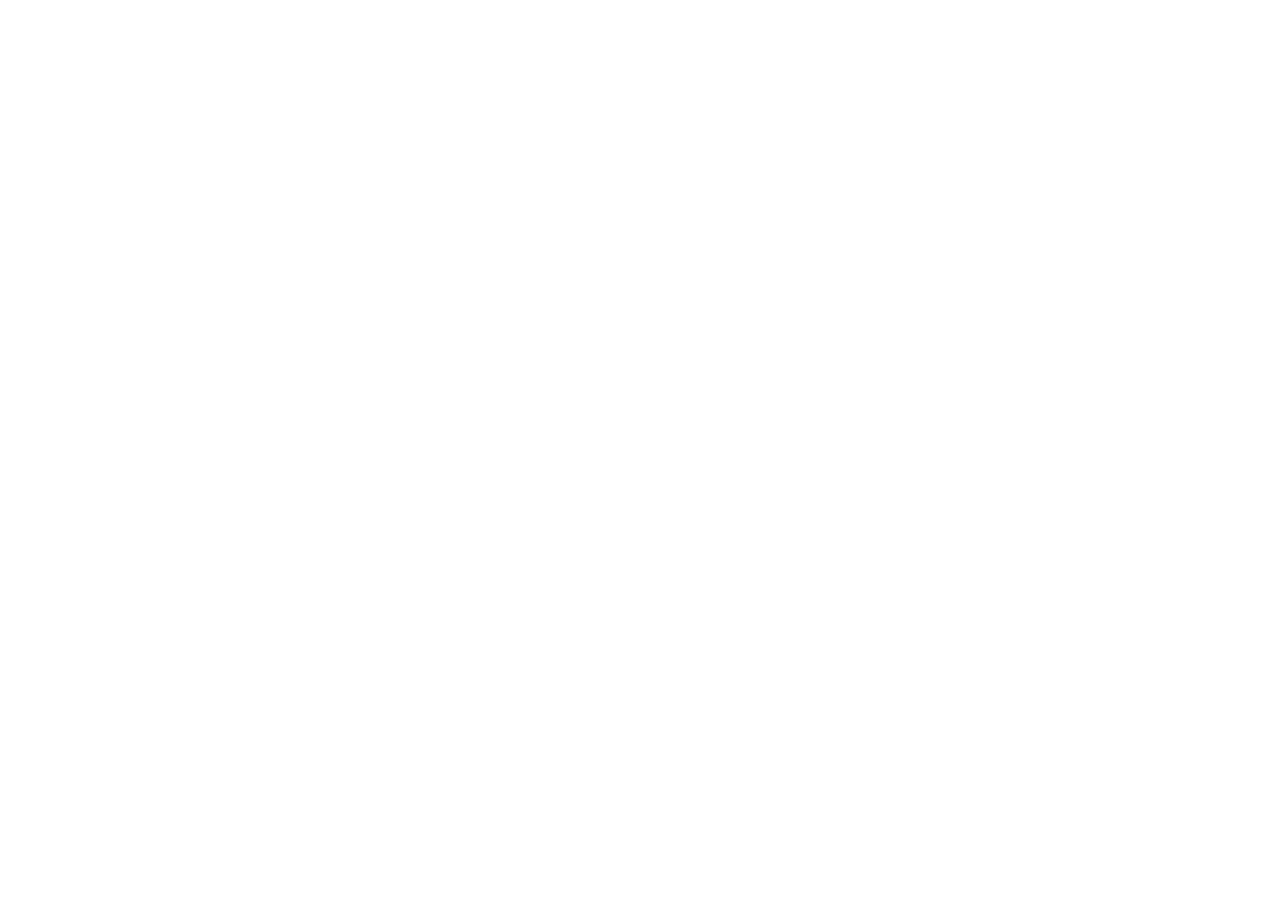
==== index.html @ 84cb06c0 "init project" ====
<!DOCTYPE html>
<html lang="zh-CN">

<head>
    <meta charset="UTF-8">
    <meta name="viewport" content="width=device-width, initial-scale=1.0">
    <title>Document</title>
</head>

<body>

</body>

</html>
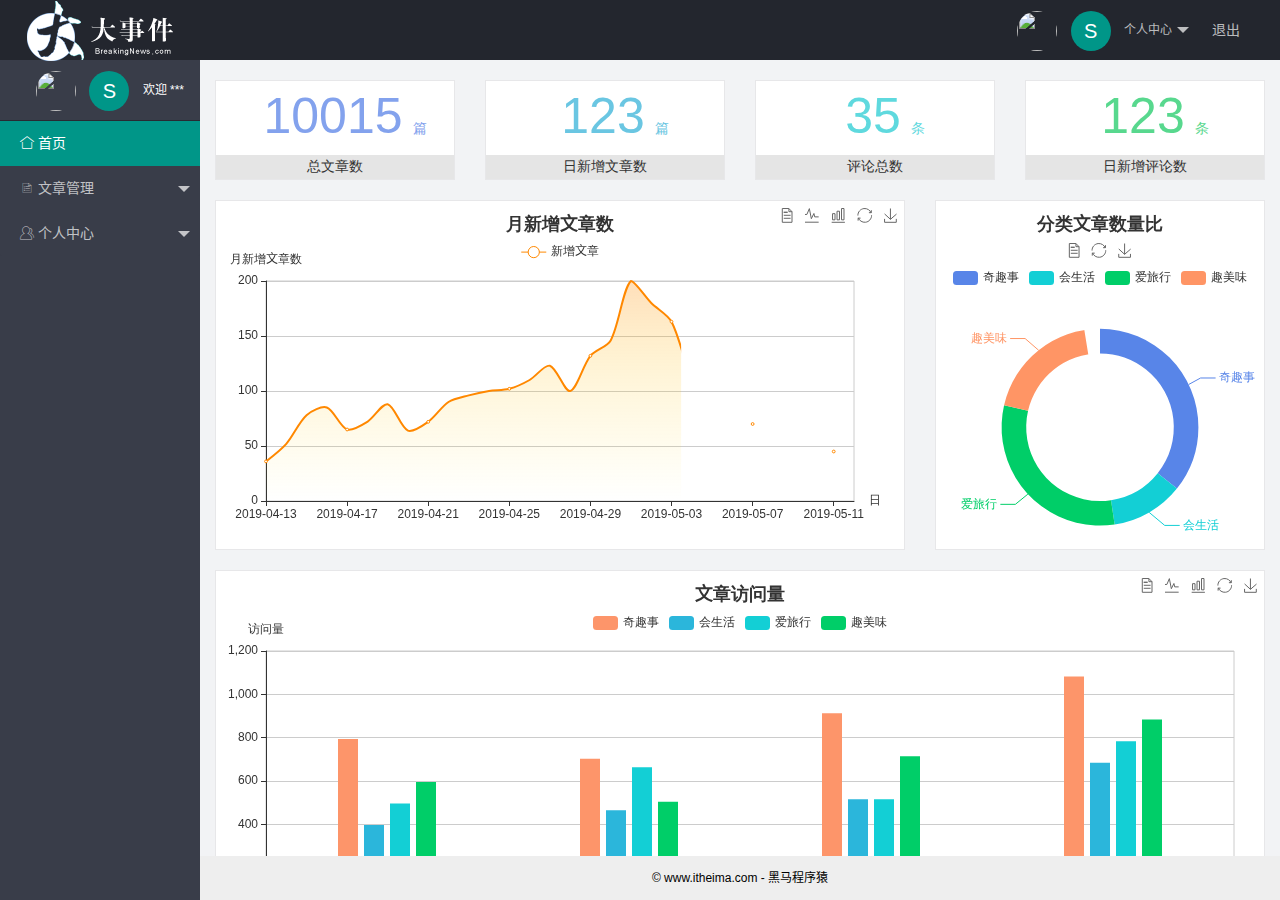
==== commit 3e511905: "主页完成" ====
--- a/index.html
+++ b/index.html
@@ -4,11 +4,78 @@
 <head>
     <meta charset="UTF-8">
     <meta name="viewport" content="width=device-width, initial-scale=1.0">
-    <title>Document</title>
+    <title>后台主页</title>
+    <link rel="stylesheet" href="assets/lib/layui/css/layui.css">
+    <link rel="stylesheet" href="assets/css/index.css">
 </head>
 
-<body>
+<body class="layui-layout-body">
+    <div class="layui-layout layui-layout-admin">
+        <div class="layui-header">
+            <div class="layui-logo">
+                <img src="/assets/images/logo.png" alt="">
+            </div>
+            <!-- 头部区域（可配合layui已有的水平导航） -->
+            <ul class="layui-nav layui-layout-right">
+                <li class="layui-nav-item">
+                    <a href="javascript:;" class="userinfo">
+                        <img src="http://t.cn/RCzsdCq" class="layui-nav-img">
+                        <span class="text-avatar">S</span> 个人中心
+                    </a>
+                    <dl class="layui-nav-child">
+                        <dd><a href="">基本资料</a></dd>
+                        <dd><a href="">更换头像</a></dd>
+                        <dd><a href="">重置密码</a></dd>
+                    </dl>
+                </li>
+                <li class="layui-nav-item"><a href="javascript:;" id="btnLogout">退出</a></li>
+            </ul>
+        </div>
 
+        <div class="layui-side layui-bg-black">
+            <div class="layui-side-scroll">
+                <div class="userinfo">
+                    <img src="http://t.cn/RCzsdCq" class="layui-nav-img">
+                    <span class="text-avatar">S</span>
+                    <span id="welcome">欢迎 ***</span>
+                </div>
+                <!-- 左侧导航区域（可配合layui已有的垂直导航） -->
+                <ul class="layui-nav layui-nav-tree" lay-shrink="all">
+                    <li class="layui-nav-item layui-this"><a href="/home/dashboard.html" target="fm"><i class="layui-icon layui-icon-home"></i> 首页</a></li>
+                    <li class="layui-nav-item">
+                        <a class="" href="javascript:;"><i class="layui-icon layui-icon-list"></i> 文章管理</a>
+                        <dl class="layui-nav-child">
+                            <dd><a href="javascript:;"><i class="layui-icon layui-icon-app"></i>文章类别</a></dd>
+                            <dd><a href="javascript:;"><i class="layui-icon layui-icon-app"></i>文章列表</a></dd>
+                            <dd><a href="javascript:;"><i class="layui-icon layui-icon-app"></i>发表文章</a></dd>
+                        </dl>
+                    </li>
+                    <li class="layui-nav-item">
+                        <a href="javascript:;"><i class="layui-icon layui-icon-user"></i> 个人中心</a>
+                        <dl class="layui-nav-child">
+                            <dd><a href="javascript:;"><i class="layui-icon layui-icon-app"></i>基本资料</a></dd>
+                            <dd><a href="javascript:;"><i class="layui-icon layui-icon-app"></i>更换头像</a></dd>
+                            <dd><a href="javascript:;"><i class="layui-icon layui-icon-app"></i>重置密码</a></dd>
+                        </dl>
+                    </li>
+                </ul>
+            </div>
+        </div>
+
+        <div class="layui-body">
+            <!-- 内容主体区域 -->
+            <iframe name="fm" src="/home/dashboard.html" frameborder="0"></iframe>
+        </div>
+
+        <div class="layui-footer">
+            <!-- 底部固定区域 -->
+            © www.itheima.com - 黑马程序猿
+        </div>
+    </div>
+    <script src="assets/lib/layui/layui.all.js"></script>
+    <script src="assets/lib/jquery.js"></script>
+    <script src="assets/js/baseAPI.js"></script>
+    <script src="assets/js/index.js"></script>
 </body>
 
 </html>--- a/assets/lib/layui/css/layui.css
+++ b/assets/lib/layui/css/layui.css
@@ -0,0 +1,2 @@
+/** layui-v2.5.5 MIT License By https://www.layui.com */
+ .layui-inline,img{display:inline-block;vertical-align:middle}h1,h2,h3,h4,h5,h6{font-weight:400}.layui-edge,.layui-header,.layui-inline,.layui-main{position:relative}.layui-body,.layui-edge,.layui-elip{overflow:hidden}.layui-btn,.layui-edge,.layui-inline,img{vertical-align:middle}.layui-btn,.layui-disabled,.layui-icon,.layui-unselect{-moz-user-select:none;-webkit-user-select:none;-ms-user-select:none}.layui-elip,.layui-form-checkbox span,.layui-form-pane .layui-form-label{text-overflow:ellipsis;white-space:nowrap}.layui-breadcrumb,.layui-tree-btnGroup{visibility:hidden}blockquote,body,button,dd,div,dl,dt,form,h1,h2,h3,h4,h5,h6,input,li,ol,p,pre,td,textarea,th,ul{margin:0;padding:0;-webkit-tap-highlight-color:rgba(0,0,0,0)}a:active,a:hover{outline:0}img{border:none}li{list-style:none}table{border-collapse:collapse;border-spacing:0}h4,h5,h6{font-size:100%}button,input,optgroup,option,select,textarea{font-family:inherit;font-size:inherit;font-style:inherit;font-weight:inherit;outline:0}pre{white-space:pre-wrap;white-space:-moz-pre-wrap;white-space:-pre-wrap;white-space:-o-pre-wrap;word-wrap:break-word}body{line-height:24px;font:14px Helvetica Neue,Helvetica,PingFang SC,Tahoma,Arial,sans-serif}hr{height:1px;margin:10px 0;border:0;clear:both}a{color:#333;text-decoration:none}a:hover{color:#777}a cite{font-style:normal;*cursor:pointer}.layui-border-box,.layui-border-box *{box-sizing:border-box}.layui-box,.layui-box *{box-sizing:content-box}.layui-clear{clear:both;*zoom:1}.layui-clear:after{content:'\20';clear:both;*zoom:1;display:block;height:0}.layui-inline{*display:inline;*zoom:1}.layui-edge{display:inline-block;width:0;height:0;border-width:6px;border-style:dashed;border-color:transparent}.layui-edge-top{top:-4px;border-bottom-color:#999;border-bottom-style:solid}.layui-edge-right{border-left-color:#999;border-left-style:solid}.layui-edge-bottom{top:2px;border-top-color:#999;border-top-style:solid}.layui-edge-left{border-right-color:#999;border-right-style:solid}.layui-disabled,.layui-disabled:hover{color:#d2d2d2!important;cursor:not-allowed!important}.layui-circle{border-radius:100%}.layui-show{display:block!important}.layui-hide{display:none!important}@font-face{font-family:layui-icon;src:url(../font/iconfont.eot?v=250);src:url(../font/iconfont.eot?v=250#iefix) format('embedded-opentype'),url(../font/iconfont.woff2?v=250) format('woff2'),url(../font/iconfont.woff?v=250) format('woff'),url(../font/iconfont.ttf?v=250) format('truetype'),url(../font/iconfont.svg?v=250#layui-icon) format('svg')}.layui-icon{font-family:layui-icon!important;font-size:16px;font-style:normal;-webkit-font-smoothing:antialiased;-moz-osx-font-smoothing:grayscale}.layui-icon-reply-fill:before{content:"\e611"}.layui-icon-set-fill:before{content:"\e614"}.layui-icon-menu-fill:before{content:"\e60f"}.layui-icon-search:before{content:"\e615"}.layui-icon-share:before{content:"\e641"}.layui-icon-set-sm:before{content:"\e620"}.layui-icon-engine:before{content:"\e628"}.layui-icon-close:before{content:"\1006"}.layui-icon-close-fill:before{content:"\1007"}.layui-icon-chart-screen:before{content:"\e629"}.layui-icon-star:before{content:"\e600"}.layui-icon-circle-dot:before{content:"\e617"}.layui-icon-chat:before{content:"\e606"}.layui-icon-release:before{content:"\e609"}.layui-icon-list:before{content:"\e60a"}.layui-icon-chart:before{content:"\e62c"}.layui-icon-ok-circle:before{content:"\1005"}.layui-icon-layim-theme:before{content:"\e61b"}.layui-icon-table:before{content:"\e62d"}.layui-icon-right:before{content:"\e602"}.layui-icon-left:before{content:"\e603"}.layui-icon-cart-simple:before{content:"\e698"}.layui-icon-face-cry:before{content:"\e69c"}.layui-icon-face-smile:before{content:"\e6af"}.layui-icon-survey:before{content:"\e6b2"}.layui-icon-tree:before{content:"\e62e"}.layui-icon-upload-circle:before{content:"\e62f"}.layui-icon-add-circle:before{content:"\e61f"}.layui-icon-download-circle:before{content:"\e601"}.layui-icon-templeate-1:before{content:"\e630"}.layui-icon-util:before{content:"\e631"}.layui-icon-face-surprised:before{content:"\e664"}.layui-icon-edit:before{content:"\e642"}.layui-icon-speaker:before{content:"\e645"}.layui-icon-down:before{content:"\e61a"}.layui-icon-file:before{content:"\e621"}.layui-icon-layouts:before{content:"\e632"}.layui-icon-rate-half:before{content:"\e6c9"}.layui-icon-add-circle-fine:before{content:"\e608"}.layui-icon-prev-circle:before{content:"\e633"}.layui-icon-read:before{content:"\e705"}.layui-icon-404:before{content:"\e61c"}.layui-icon-carousel:before{content:"\e634"}.layui-icon-help:before{content:"\e607"}.layui-icon-code-circle:before{content:"\e635"}.layui-icon-water:before{content:"\e636"}.layui-icon-username:before{content:"\e66f"}.layui-icon-find-fill:before{content:"\e670"}.layui-icon-about:before{content:"\e60b"}.layui-icon-location:before{content:"\e715"}.layui-icon-up:before{content:"\e619"}.layui-icon-pause:before{content:"\e651"}.layui-icon-date:before{content:"\e637"}.layui-icon-layim-uploadfile:before{content:"\e61d"}.layui-icon-delete:before{content:"\e640"}.layui-icon-play:before{content:"\e652"}.layui-icon-top:before{content:"\e604"}.layui-icon-friends:before{content:"\e612"}.layui-icon-refresh-3:before{content:"\e9aa"}.layui-icon-ok:before{content:"\e605"}.layui-icon-layer:before{content:"\e638"}.layui-icon-face-smile-fine:before{content:"\e60c"}.layui-icon-dollar:before{content:"\e659"}.layui-icon-group:before{content:"\e613"}.layui-icon-layim-download:before{content:"\e61e"}.layui-icon-picture-fine:before{content:"\e60d"}.layui-icon-link:before{content:"\e64c"}.layui-icon-diamond:before{content:"\e735"}.layui-icon-log:before{content:"\e60e"}.layui-icon-rate-solid:before{content:"\e67a"}.layui-icon-fonts-del:before{content:"\e64f"}.layui-icon-unlink:before{content:"\e64d"}.layui-icon-fonts-clear:before{content:"\e639"}.layui-icon-triangle-r:before{content:"\e623"}.layui-icon-circle:before{content:"\e63f"}.layui-icon-radio:before{content:"\e643"}.layui-icon-align-center:before{content:"\e647"}.layui-icon-align-right:before{content:"\e648"}.layui-icon-align-left:before{content:"\e649"}.layui-icon-loading-1:before{content:"\e63e"}.layui-icon-return:before{content:"\e65c"}.layui-icon-fonts-strong:before{content:"\e62b"}.layui-icon-upload:before{content:"\e67c"}.layui-icon-dialogue:before{content:"\e63a"}.layui-icon-video:before{content:"\e6ed"}.layui-icon-headset:before{content:"\e6fc"}.layui-icon-cellphone-fine:before{content:"\e63b"}.layui-icon-add-1:before{content:"\e654"}.layui-icon-face-smile-b:before{content:"\e650"}.layui-icon-fonts-html:before{content:"\e64b"}.layui-icon-form:before{content:"\e63c"}.layui-icon-cart:before{content:"\e657"}.layui-icon-camera-fill:before{content:"\e65d"}.layui-icon-tabs:before{content:"\e62a"}.layui-icon-fonts-code:before{content:"\e64e"}.layui-icon-fire:before{content:"\e756"}.layui-icon-set:before{content:"\e716"}.layui-icon-fonts-u:before{content:"\e646"}.layui-icon-triangle-d:before{content:"\e625"}.layui-icon-tips:before{content:"\e702"}.layui-icon-picture:before{content:"\e64a"}.layui-icon-more-vertical:before{content:"\e671"}.layui-icon-flag:before{content:"\e66c"}.layui-icon-loading:before{content:"\e63d"}.layui-icon-fonts-i:before{content:"\e644"}.layui-icon-refresh-1:before{content:"\e666"}.layui-icon-rmb:before{content:"\e65e"}.layui-icon-home:before{content:"\e68e"}.layui-icon-user:before{content:"\e770"}.layui-icon-notice:before{content:"\e667"}.layui-icon-login-weibo:before{content:"\e675"}.layui-icon-voice:before{content:"\e688"}.layui-icon-upload-drag:before{content:"\e681"}.layui-icon-login-qq:before{content:"\e676"}.layui-icon-snowflake:before{content:"\e6b1"}.layui-icon-file-b:before{content:"\e655"}.layui-icon-template:before{content:"\e663"}.layui-icon-auz:before{content:"\e672"}.layui-icon-console:before{content:"\e665"}.layui-icon-app:before{content:"\e653"}.layui-icon-prev:before{content:"\e65a"}.layui-icon-website:before{content:"\e7ae"}.layui-icon-next:before{content:"\e65b"}.layui-icon-component:before{content:"\e857"}.layui-icon-more:before{content:"\e65f"}.layui-icon-login-wechat:before{content:"\e677"}.layui-icon-shrink-right:before{content:"\e668"}.layui-icon-spread-left:before{content:"\e66b"}.layui-icon-camera:before{content:"\e660"}.layui-icon-note:before{content:"\e66e"}.layui-icon-refresh:before{content:"\e669"}.layui-icon-female:before{content:"\e661"}.layui-icon-male:before{content:"\e662"}.layui-icon-password:before{content:"\e673"}.layui-icon-senior:before{content:"\e674"}.layui-icon-theme:before{content:"\e66a"}.layui-icon-tread:before{content:"\e6c5"}.layui-icon-praise:before{content:"\e6c6"}.layui-icon-star-fill:before{content:"\e658"}.layui-icon-rate:before{content:"\e67b"}.layui-icon-template-1:before{content:"\e656"}.layui-icon-vercode:before{content:"\e679"}.layui-icon-cellphone:before{content:"\e678"}.layui-icon-screen-full:before{content:"\e622"}.layui-icon-screen-restore:before{content:"\e758"}.layui-icon-cols:before{content:"\e610"}.layui-icon-export:before{content:"\e67d"}.layui-icon-print:before{content:"\e66d"}.layui-icon-slider:before{content:"\e714"}.layui-icon-addition:before{content:"\e624"}.layui-icon-subtraction:before{content:"\e67e"}.layui-icon-service:before{content:"\e626"}.layui-icon-transfer:before{content:"\e691"}.layui-main{width:1140px;margin:0 auto}.layui-header{z-index:1000;height:60px}.layui-header a:hover{transition:all .5s;-webkit-transition:all .5s}.layui-side{position:fixed;left:0;top:0;bottom:0;z-index:999;width:200px;overflow-x:hidden}.layui-side-scroll{position:relative;width:220px;height:100%;overflow-x:hidden}.layui-body{position:absolute;left:200px;right:0;top:0;bottom:0;z-index:998;width:auto;overflow-y:auto;box-sizing:border-box}.layui-layout-body{overflow:hidden}.layui-layout-admin .layui-header{background-color:#23262E}.layui-layout-admin .layui-side{top:60px;width:200px;overflow-x:hidden}.layui-layout-admin .layui-body{position:fixed;top:60px;bottom:44px}.layui-layout-admin .layui-main{width:auto;margin:0 15px}.layui-layout-admin .layui-footer{position:fixed;left:200px;right:0;bottom:0;height:44px;line-height:44px;padding:0 15px;background-color:#eee}.layui-layout-admin .layui-logo{position:absolute;left:0;top:0;width:200px;height:100%;line-height:60px;text-align:center;color:#009688;font-size:16px}.layui-layout-admin .layui-header .layui-nav{background:0 0}.layui-layout-left{position:absolute!important;left:200px;top:0}.layui-layout-right{position:absolute!important;right:0;top:0}.layui-container{position:relative;margin:0 auto;padding:0 15px;box-sizing:border-box}.layui-fluid{position:relative;margin:0 auto;padding:0 15px}.layui-row:after,.layui-row:before{content:'';display:block;clear:both}.layui-col-lg1,.layui-col-lg10,.layui-col-lg11,.layui-col-lg12,.layui-col-lg2,.layui-col-lg3,.layui-col-lg4,.layui-col-lg5,.layui-col-lg6,.layui-col-lg7,.layui-col-lg8,.layui-col-lg9,.layui-col-md1,.layui-col-md10,.layui-col-md11,.layui-col-md12,.layui-col-md2,.layui-col-md3,.layui-col-md4,.layui-col-md5,.layui-col-md6,.layui-col-md7,.layui-col-md8,.layui-col-md9,.layui-col-sm1,.layui-col-sm10,.layui-col-sm11,.layui-col-sm12,.layui-col-sm2,.layui-col-sm3,.layui-col-sm4,.layui-col-sm5,.layui-col-sm6,.layui-col-sm7,.layui-col-sm8,.layui-col-sm9,.layui-col-xs1,.layui-col-xs10,.layui-col-xs11,.layui-col-xs12,.layui-col-xs2,.layui-col-xs3,.layui-col-xs4,.layui-col-xs5,.layui-col-xs6,.layui-col-xs7,.layui-col-xs8,.layui-col-xs9{position:relative;display:block;box-sizing:border-box}.layui-col-xs1,.layui-col-xs10,.layui-col-xs11,.layui-col-xs12,.layui-col-xs2,.layui-col-xs3,.layui-col-xs4,.layui-col-xs5,.layui-col-xs6,.layui-col-xs7,.layui-col-xs8,.layui-col-xs9{float:left}.layui-col-xs1{width:8.33333333%}.layui-col-xs2{width:16.66666667%}.layui-col-xs3{width:25%}.layui-col-xs4{width:33.33333333%}.layui-col-xs5{width:41.66666667%}.layui-col-xs6{width:50%}.layui-col-xs7{width:58.33333333%}.layui-col-xs8{width:66.66666667%}.layui-col-xs9{width:75%}.layui-col-xs10{width:83.33333333%}.layui-col-xs11{width:91.66666667%}.layui-col-xs12{width:100%}.layui-col-xs-offset1{margin-left:8.33333333%}.layui-col-xs-offset2{margin-left:16.66666667%}.layui-col-xs-offset3{margin-left:25%}.layui-col-xs-offset4{margin-left:33.33333333%}.layui-col-xs-offset5{margin-left:41.66666667%}.layui-col-xs-offset6{margin-left:50%}.layui-col-xs-offset7{margin-left:58.33333333%}.layui-col-xs-offset8{margin-left:66.66666667%}.layui-col-xs-offset9{margin-left:75%}.layui-col-xs-offset10{margin-left:83.33333333%}.layui-col-xs-offset11{margin-left:91.66666667%}.layui-col-xs-offset12{margin-left:100%}@media screen and (max-width:768px){.layui-hide-xs{display:none!important}.layui-show-xs-block{display:block!important}.layui-show-xs-inline{display:inline!important}.layui-show-xs-inline-block{display:inline-block!important}}@media screen and (min-width:768px){.layui-container{width:750px}.layui-hide-sm{display:none!important}.layui-show-sm-block{display:block!important}.layui-show-sm-inline{display:inline!important}.layui-show-sm-inline-block{display:inline-block!important}.layui-col-sm1,.layui-col-sm10,.layui-col-sm11,.layui-col-sm12,.layui-col-sm2,.layui-col-sm3,.layui-col-sm4,.layui-col-sm5,.layui-col-sm6,.layui-col-sm7,.layui-col-sm8,.layui-col-sm9{float:left}.layui-col-sm1{width:8.33333333%}.layui-col-sm2{width:16.66666667%}.layui-col-sm3{width:25%}.layui-col-sm4{width:33.33333333%}.layui-col-sm5{width:41.66666667%}.layui-col-sm6{width:50%}.layui-col-sm7{width:58.33333333%}.layui-col-sm8{width:66.66666667%}.layui-col-sm9{width:75%}.layui-col-sm10{width:83.33333333%}.layui-col-sm11{width:91.66666667%}.layui-col-sm12{width:100%}.layui-col-sm-offset1{margin-left:8.33333333%}.layui-col-sm-offset2{margin-left:16.66666667%}.layui-col-sm-offset3{margin-left:25%}.layui-col-sm-offset4{margin-left:33.33333333%}.layui-col-sm-offset5{margin-left:41.66666667%}.layui-col-sm-offset6{margin-left:50%}.layui-col-sm-offset7{margin-left:58.33333333%}.layui-col-sm-offset8{margin-left:66.66666667%}.layui-col-sm-offset9{margin-left:75%}.layui-col-sm-offset10{margin-left:83.33333333%}.layui-col-sm-offset11{margin-left:91.66666667%}.layui-col-sm-offset12{margin-left:100%}}@media screen and (min-width:992px){.layui-container{width:970px}.layui-hide-md{display:none!important}.layui-show-md-block{display:block!important}.layui-show-md-inline{display:inline!important}.layui-show-md-inline-block{display:inline-block!important}.layui-col-md1,.layui-col-md10,.layui-col-md11,.layui-col-md12,.layui-col-md2,.layui-col-md3,.layui-col-md4,.layui-col-md5,.layui-col-md6,.layui-col-md7,.layui-col-md8,.layui-col-md9{float:left}.layui-col-md1{width:8.33333333%}.layui-col-md2{width:16.66666667%}.layui-col-md3{width:25%}.layui-col-md4{width:33.33333333%}.layui-col-md5{width:41.66666667%}.layui-col-md6{width:50%}.layui-col-md7{width:58.33333333%}.layui-col-md8{width:66.66666667%}.layui-col-md9{width:75%}.layui-col-md10{width:83.33333333%}.layui-col-md11{width:91.66666667%}.layui-col-md12{width:100%}.layui-col-md-offset1{margin-left:8.33333333%}.layui-col-md-offset2{margin-left:16.66666667%}.layui-col-md-offset3{margin-left:25%}.layui-col-md-offset4{margin-left:33.33333333%}.layui-col-md-offset5{margin-left:41.66666667%}.layui-col-md-offset6{margin-left:50%}.layui-col-md-offset7{margin-left:58.33333333%}.layui-col-md-offset8{margin-left:66.66666667%}.layui-col-md-offset9{margin-left:75%}.layui-col-md-offset10{margin-left:83.33333333%}.layui-col-md-offset11{margin-left:91.66666667%}.layui-col-md-offset12{margin-left:100%}}@media screen and (min-width:1200px){.layui-container{width:1170px}.layui-hide-lg{display:none!important}.layui-show-lg-block{display:block!important}.layui-show-lg-inline{display:inline!important}.layui-show-lg-inline-block{display:inline-block!important}.layui-col-lg1,.layui-col-lg10,.layui-col-lg11,.layui-col-lg12,.layui-col-lg2,.layui-col-lg3,.layui-col-lg4,.layui-col-lg5,.layui-col-lg6,.layui-col-lg7,.layui-col-lg8,.layui-col-lg9{float:left}.layui-col-lg1{width:8.33333333%}.layui-col-lg2{width:16.66666667%}.layui-col-lg3{width:25%}.layui-col-lg4{width:33.33333333%}.layui-col-lg5{width:41.66666667%}.layui-col-lg6{width:50%}.layui-col-lg7{width:58.33333333%}.layui-col-lg8{width:66.66666667%}.layui-col-lg9{width:75%}.layui-col-lg10{width:83.33333333%}.layui-col-lg11{width:91.66666667%}.layui-col-lg12{width:100%}.layui-col-lg-offset1{margin-left:8.33333333%}.layui-col-lg-offset2{margin-left:16.66666667%}.layui-col-lg-offset3{margin-left:25%}.layui-col-lg-offset4{margin-left:33.33333333%}.layui-col-lg-offset5{margin-left:41.66666667%}.layui-col-lg-offset6{margin-left:50%}.layui-col-lg-offset7{margin-left:58.33333333%}.layui-col-lg-offset8{margin-left:66.66666667%}.layui-col-lg-offset9{margin-left:75%}.layui-col-lg-offset10{margin-left:83.33333333%}.layui-col-lg-offset11{margin-left:91.66666667%}.layui-col-lg-offset12{margin-left:100%}}.layui-col-space1{margin:-.5px}.layui-col-space1>*{padding:.5px}.layui-col-space3{margin:-1.5px}.layui-col-space3>*{padding:1.5px}.layui-col-space5{margin:-2.5px}.layui-col-space5>*{padding:2.5px}.layui-col-space8{margin:-3.5px}.layui-col-space8>*{padding:3.5px}.layui-col-space10{margin:-5px}.layui-col-space10>*{padding:5px}.layui-col-space12{margin:-6px}.layui-col-space12>*{padding:6px}.layui-col-space15{margin:-7.5px}.layui-col-space15>*{padding:7.5px}.layui-col-space18{margin:-9px}.layui-col-space18>*{padding:9px}.layui-col-space20{margin:-10px}.layui-col-space20>*{padding:10px}.layui-col-space22{margin:-11px}.layui-col-space22>*{padding:11px}.layui-col-space25{margin:-12.5px}.layui-col-space25>*{padding:12.5px}.layui-col-space30{margin:-15px}.layui-col-space30>*{padding:15px}.layui-btn,.layui-input,.layui-select,.layui-textarea,.layui-upload-button{outline:0;-webkit-appearance:none;transition:all .3s;-webkit-transition:all .3s;box-sizing:border-box}.layui-elem-quote{margin-bottom:10px;padding:15px;line-height:22px;border-left:5px solid #009688;border-radius:0 2px 2px 0;background-color:#f2f2f2}.layui-quote-nm{border-style:solid;border-width:1px 1px 1px 5px;background:0 0}.layui-elem-field{margin-bottom:10px;padding:0;border-width:1px;border-style:solid}.layui-elem-field legend{margin-left:20px;padding:0 10px;font-size:20px;font-weight:300}.layui-field-title{margin:10px 0 20px;border-width:1px 0 0}.layui-field-box{padding:10px 15px}.layui-field-title .layui-field-box{padding:10px 0}.layui-progress{position:relative;height:6px;border-radius:20px;background-color:#e2e2e2}.layui-progress-bar{position:absolute;left:0;top:0;width:0;max-width:100%;height:6px;border-radius:20px;text-align:right;background-color:#5FB878;transition:all .3s;-webkit-transition:all .3s}.layui-progress-big,.layui-progress-big .layui-progress-bar{height:18px;line-height:18px}.layui-progress-text{position:relative;top:-20px;line-height:18px;font-size:12px;color:#666}.layui-progress-big .layui-progress-text{position:static;padding:0 10px;color:#fff}.layui-collapse{border-width:1px;border-style:solid;border-radius:2px}.layui-colla-content,.layui-colla-item{border-top-width:1px;border-top-style:solid}.layui-colla-item:first-child{border-top:none}.layui-colla-title{position:relative;height:42px;line-height:42px;padding:0 15px 0 35px;color:#333;background-color:#f2f2f2;cursor:pointer;font-size:14px;overflow:hidden}.layui-colla-content{display:none;padding:10px 15px;line-height:22px;color:#666}.layui-colla-icon{position:absolute;left:15px;top:0;font-size:14px}.layui-card{margin-bottom:15px;border-radius:2px;background-color:#fff;box-shadow:0 1px 2px 0 rgba(0,0,0,.05)}.layui-card:last-child{margin-bottom:0}.layui-card-header{position:relative;height:42px;line-height:42px;padding:0 15px;border-bottom:1px solid #f6f6f6;color:#333;border-radius:2px 2px 0 0;font-size:14px}.layui-bg-black,.layui-bg-blue,.layui-bg-cyan,.layui-bg-green,.layui-bg-orange,.layui-bg-red{color:#fff!important}.layui-card-body{position:relative;padding:10px 15px;line-height:24px}.layui-card-body[pad15]{padding:15px}.layui-card-body[pad20]{padding:20px}.layui-card-body .layui-table{margin:5px 0}.layui-card .layui-tab{margin:0}.layui-panel-window{position:relative;padding:15px;border-radius:0;border-top:5px solid #E6E6E6;background-color:#fff}.layui-auxiliar-moving{position:fixed;left:0;right:0;top:0;bottom:0;width:100%;height:100%;background:0 0;z-index:9999999999}.layui-form-label,.layui-form-mid,.layui-form-select,.layui-input-block,.layui-input-inline,.layui-textarea{position:relative}.layui-bg-red{background-color:#FF5722!important}.layui-bg-orange{background-color:#FFB800!important}.layui-bg-green{background-color:#009688!important}.layui-bg-cyan{background-color:#2F4056!important}.layui-bg-blue{background-color:#1E9FFF!important}.layui-bg-black{background-color:#393D49!important}.layui-bg-gray{background-color:#eee!important;color:#666!important}.layui-badge-rim,.layui-colla-content,.layui-colla-item,.layui-collapse,.layui-elem-field,.layui-form-pane .layui-form-item[pane],.layui-form-pane .layui-form-label,.layui-input,.layui-layedit,.layui-layedit-tool,.layui-quote-nm,.layui-select,.layui-tab-bar,.layui-tab-card,.layui-tab-title,.layui-tab-title .layui-this:after,.layui-textarea{border-color:#e6e6e6}.layui-timeline-item:before,hr{background-color:#e6e6e6}.layui-text{line-height:22px;font-size:14px;color:#666}.layui-text h1,.layui-text h2,.layui-text h3{font-weight:500;color:#333}.layui-text h1{font-size:30px}.layui-text h2{font-size:24px}.layui-text h3{font-size:18px}.layui-text a:not(.layui-btn){color:#01AAED}.layui-text a:not(.layui-btn):hover{text-decoration:underline}.layui-text ul{padding:5px 0 5px 15px}.layui-text ul li{margin-top:5px;list-style-type:disc}.layui-text em,.layui-word-aux{color:#999!important;padding:0 5px!important}.layui-btn{display:inline-block;height:38px;line-height:38px;padding:0 18px;background-color:#009688;color:#fff;white-space:nowrap;text-align:center;font-size:14px;border:none;border-radius:2px;cursor:pointer}.layui-btn:hover{opacity:.8;filter:alpha(opacity=80);color:#fff}.layui-btn:active{opacity:1;filter:alpha(opacity=100)}.layui-btn+.layui-btn{margin-left:10px}.layui-btn-container{font-size:0}.layui-btn-container .layui-btn{margin-right:10px;margin-bottom:10px}.layui-btn-container .layui-btn+.layui-btn{margin-left:0}.layui-table .layui-btn-container .layui-btn{margin-bottom:9px}.layui-btn-radius{border-radius:100px}.layui-btn .layui-icon{margin-right:3px;font-size:18px;vertical-align:bottom;vertical-align:middle\9}.layui-btn-primary{border:1px solid #C9C9C9;background-color:#fff;color:#555}.layui-btn-primary:hover{border-color:#009688;color:#333}.layui-btn-normal{background-color:#1E9FFF}.layui-btn-warm{background-color:#FFB800}.layui-btn-danger{background-color:#FF5722}.layui-btn-checked{background-color:#5FB878}.layui-btn-disabled,.layui-btn-disabled:active,.layui-btn-disabled:hover{border:1px solid #e6e6e6;background-color:#FBFBFB;color:#C9C9C9;cursor:not-allowed;opacity:1}.layui-btn-lg{height:44px;line-height:44px;padding:0 25px;font-size:16px}.layui-btn-sm{height:30px;line-height:30px;padding:0 10px;font-size:12px}.layui-btn-sm i{font-size:16px!important}.layui-btn-xs{height:22px;line-height:22px;padding:0 5px;font-size:12px}.layui-btn-xs i{font-size:14px!important}.layui-btn-group{display:inline-block;vertical-align:middle;font-size:0}.layui-btn-group .layui-btn{margin-left:0!important;margin-right:0!important;border-left:1px solid rgba(255,255,255,.5);border-radius:0}.layui-btn-group .layui-btn-primary{border-left:none}.layui-btn-group .layui-btn-primary:hover{border-color:#C9C9C9;color:#009688}.layui-btn-group .layui-btn:first-child{border-left:none;border-radius:2px 0 0 2px}.layui-btn-group .layui-btn-primary:first-child{border-left:1px solid #c9c9c9}.layui-btn-group .layui-btn:last-child{border-radius:0 2px 2px 0}.layui-btn-group .layui-btn+.layui-btn{margin-left:0}.layui-btn-group+.layui-btn-group{margin-left:10px}.layui-btn-fluid{width:100%}.layui-input,.layui-select,.layui-textarea{height:38px;line-height:1.3;line-height:38px\9;border-width:1px;border-style:solid;background-color:#fff;border-radius:2px}.layui-input::-webkit-input-placeholder,.layui-select::-webkit-input-placeholder,.layui-textarea::-webkit-input-placeholder{line-height:1.3}.layui-input,.layui-textarea{display:block;width:100%;padding-left:10px}.layui-input:hover,.layui-textarea:hover{border-color:#D2D2D2!important}.layui-input:focus,.layui-textarea:focus{border-color:#C9C9C9!important}.layui-textarea{min-height:100px;height:auto;line-height:20px;padding:6px 10px;resize:vertical}.layui-select{padding:0 10px}.layui-form input[type=checkbox],.layui-form input[type=radio],.layui-form select{display:none}.layui-form [lay-ignore]{display:initial}.layui-form-item{margin-bottom:15px;clear:both;*zoom:1}.layui-form-item:after{content:'\20';clear:both;*zoom:1;display:block;height:0}.layui-form-label{float:left;display:block;padding:9px 15px;width:80px;font-weight:400;line-height:20px;text-align:right}.layui-form-label-col{display:block;float:none;padding:9px 0;line-height:20px;text-align:left}.layui-form-item .layui-inline{margin-bottom:5px;margin-right:10px}.layui-input-block{margin-left:110px;min-height:36px}.layui-input-inline{display:inline-block;vertical-align:middle}.layui-form-item .layui-input-inline{float:left;width:190px;margin-right:10px}.layui-form-text .layui-input-inline{width:auto}.layui-form-mid{float:left;display:block;padding:9px 0!important;line-height:20px;margin-right:10px}.layui-form-danger+.layui-form-select .layui-input,.layui-form-danger:focus{border-color:#FF5722!important}.layui-form-select .layui-input{padding-right:30px;cursor:pointer}.layui-form-select .layui-edge{position:absolute;right:10px;top:50%;margin-top:-3px;cursor:pointer;border-width:6px;border-top-color:#c2c2c2;border-top-style:solid;transition:all .3s;-webkit-transition:all .3s}.layui-form-select dl{display:none;position:absolute;left:0;top:42px;padding:5px 0;z-index:899;min-width:100%;border:1px solid #d2d2d2;max-height:300px;overflow-y:auto;background-color:#fff;border-radius:2px;box-shadow:0 2px 4px rgba(0,0,0,.12);box-sizing:border-box}.layui-form-select dl dd,.layui-form-select dl dt{padding:0 10px;line-height:36px;white-space:nowrap;overflow:hidden;text-overflow:ellipsis}.layui-form-select dl dt{font-size:12px;color:#999}.layui-form-select dl dd{cursor:pointer}.layui-form-select dl dd:hover{background-color:#f2f2f2;-webkit-transition:.5s all;transition:.5s all}.layui-form-select .layui-select-group dd{padding-left:20px}.layui-form-select dl dd.layui-select-tips{padding-left:10px!important;color:#999}.layui-form-select dl dd.layui-this{background-color:#5FB878;color:#fff}.layui-form-checkbox,.layui-form-select dl dd.layui-disabled{background-color:#fff}.layui-form-selected dl{display:block}.layui-form-checkbox,.layui-form-checkbox *,.layui-form-switch{display:inline-block;vertical-align:middle}.layui-form-selected .layui-edge{margin-top:-9px;-webkit-transform:rotate(180deg);transform:rotate(180deg);margin-top:-3px\9}:root .layui-form-selected .layui-edge{margin-top:-9px\0/IE9}.layui-form-selectup dl{top:auto;bottom:42px}.layui-select-none{margin:5px 0;text-align:center;color:#999}.layui-select-disabled .layui-disabled{border-color:#eee!important}.layui-select-disabled .layui-edge{border-top-color:#d2d2d2}.layui-form-checkbox{position:relative;height:30px;line-height:30px;margin-right:10px;padding-right:30px;cursor:pointer;font-size:0;-webkit-transition:.1s linear;transition:.1s linear;box-sizing:border-box}.layui-form-checkbox span{padding:0 10px;height:100%;font-size:14px;border-radius:2px 0 0 2px;background-color:#d2d2d2;color:#fff;overflow:hidden}.layui-form-checkbox:hover span{background-color:#c2c2c2}.layui-form-checkbox i{position:absolute;right:0;top:0;width:30px;height:28px;border:1px solid #d2d2d2;border-left:none;border-radius:0 2px 2px 0;color:#fff;font-size:20px;text-align:center}.layui-form-checkbox:hover i{border-color:#c2c2c2;color:#c2c2c2}.layui-form-checked,.layui-form-checked:hover{border-color:#5FB878}.layui-form-checked span,.layui-form-checked:hover span{background-color:#5FB878}.layui-form-checked i,.layui-form-checked:hover i{color:#5FB878}.layui-form-item .layui-form-checkbox{margin-top:4px}.layui-form-checkbox[lay-skin=primary]{height:auto!important;line-height:normal!important;min-width:18px;min-height:18px;border:none!important;margin-right:0;padding-left:28px;padding-right:0;background:0 0}.layui-form-checkbox[lay-skin=primary] span{padding-left:0;padding-right:15px;line-height:18px;background:0 0;color:#666}.layui-form-checkbox[lay-skin=primary] i{right:auto;left:0;width:16px;height:16px;line-height:16px;border:1px solid #d2d2d2;font-size:12px;border-radius:2px;background-color:#fff;-webkit-transition:.1s linear;transition:.1s linear}.layui-form-checkbox[lay-skin=primary]:hover i{border-color:#5FB878;color:#fff}.layui-form-checked[lay-skin=primary] i{border-color:#5FB878!important;background-color:#5FB878;color:#fff}.layui-checkbox-disbaled[lay-skin=primary] span{background:0 0!important;color:#c2c2c2}.layui-checkbox-disbaled[lay-skin=primary]:hover i{border-color:#d2d2d2}.layui-form-item .layui-form-checkbox[lay-skin=primary]{margin-top:10px}.layui-form-switch{position:relative;height:22px;line-height:22px;min-width:35px;padding:0 5px;margin-top:8px;border:1px solid #d2d2d2;border-radius:20px;cursor:pointer;background-color:#fff;-webkit-transition:.1s linear;transition:.1s linear}.layui-form-switch i{position:absolute;left:5px;top:3px;width:16px;height:16px;border-radius:20px;background-color:#d2d2d2;-webkit-transition:.1s linear;transition:.1s linear}.layui-form-switch em{position:relative;top:0;width:25px;margin-left:21px;padding:0!important;text-align:center!important;color:#999!important;font-style:normal!important;font-size:12px}.layui-form-onswitch{border-color:#5FB878;background-color:#5FB878}.layui-checkbox-disbaled,.layui-checkbox-disbaled i{border-color:#e2e2e2!important}.layui-form-onswitch i{left:100%;margin-left:-21px;background-color:#fff}.layui-form-onswitch em{margin-left:5px;margin-right:21px;color:#fff!important}.layui-checkbox-disbaled span{background-color:#e2e2e2!important}.layui-checkbox-disbaled:hover i{color:#fff!important}[lay-radio]{display:none}.layui-form-radio,.layui-form-radio *{display:inline-block;vertical-align:middle}.layui-form-radio{line-height:28px;margin:6px 10px 0 0;padding-right:10px;cursor:pointer;font-size:0}.layui-form-radio *{font-size:14px}.layui-form-radio>i{margin-right:8px;font-size:22px;color:#c2c2c2}.layui-form-radio>i:hover,.layui-form-radioed>i{color:#5FB878}.layui-radio-disbaled>i{color:#e2e2e2!important}.layui-form-pane .layui-form-label{width:110px;padding:8px 15px;height:38px;line-height:20px;border-width:1px;border-style:solid;border-radius:2px 0 0 2px;text-align:center;background-color:#FBFBFB;overflow:hidden;box-sizing:border-box}.layui-form-pane .layui-input-inline{margin-left:-1px}.layui-form-pane .layui-input-block{margin-left:110px;left:-1px}.layui-form-pane .layui-input{border-radius:0 2px 2px 0}.layui-form-pane .layui-form-text .layui-form-label{float:none;width:100%;border-radius:2px;box-sizing:border-box;text-align:left}.layui-form-pane .layui-form-text .layui-input-inline{display:block;margin:0;top:-1px;clear:both}.layui-form-pane .layui-form-text .layui-input-block{margin:0;left:0;top:-1px}.layui-form-pane .layui-form-text .layui-textarea{min-height:100px;border-radius:0 0 2px 2px}.layui-form-pane .layui-form-checkbox{margin:4px 0 4px 10px}.layui-form-pane .layui-form-radio,.layui-form-pane .layui-form-switch{margin-top:6px;margin-left:10px}.layui-form-pane .layui-form-item[pane]{position:relative;border-width:1px;border-style:solid}.layui-form-pane .layui-form-item[pane] .layui-form-label{position:absolute;left:0;top:0;height:100%;border-width:0 1px 0 0}.layui-form-pane .layui-form-item[pane] .layui-input-inline{margin-left:110px}@media screen and (max-width:450px){.layui-form-item .layui-form-label{text-overflow:ellipsis;overflow:hidden;white-space:nowrap}.layui-form-item .layui-inline{display:block;margin-right:0;margin-bottom:20px;clear:both}.layui-form-item .layui-inline:after{content:'\20';clear:both;display:block;height:0}.layui-form-item .layui-input-inline{display:block;float:none;left:-3px;width:auto;margin:0 0 10px 112px}.layui-form-item .layui-input-inline+.layui-form-mid{margin-left:110px;top:-5px;padding:0}.layui-form-item .layui-form-checkbox{margin-right:5px;margin-bottom:5px}}.layui-layedit{border-width:1px;border-style:solid;border-radius:2px}.layui-layedit-tool{padding:3px 5px;border-bottom-width:1px;border-bottom-style:solid;font-size:0}.layedit-tool-fixed{position:fixed;top:0;border-top:1px solid #e2e2e2}.layui-layedit-tool .layedit-tool-mid,.layui-layedit-tool .layui-icon{display:inline-block;vertical-align:middle;text-align:center;font-size:14px}.layui-layedit-tool .layui-icon{position:relative;width:32px;height:30px;line-height:30px;margin:3px 5px;color:#777;cursor:pointer;border-radius:2px}.layui-layedit-tool .layui-icon:hover{color:#393D49}.layui-layedit-tool .layui-icon:active{color:#000}.layui-layedit-tool .layedit-tool-active{background-color:#e2e2e2;color:#000}.layui-layedit-tool .layui-disabled,.layui-layedit-tool .layui-disabled:hover{color:#d2d2d2;cursor:not-allowed}.layui-layedit-tool .layedit-tool-mid{width:1px;height:18px;margin:0 10px;background-color:#d2d2d2}.layedit-tool-html{width:50px!important;font-size:30px!important}.layedit-tool-b,.layedit-tool-code,.layedit-tool-help{font-size:16px!important}.layedit-tool-d,.layedit-tool-face,.layedit-tool-image,.layedit-tool-unlink{font-size:18px!important}.layedit-tool-image input{position:absolute;font-size:0;left:0;top:0;width:100%;height:100%;opacity:.01;filter:Alpha(opacity=1);cursor:pointer}.layui-layedit-iframe iframe{display:block;width:100%}#LAY_layedit_code{overflow:hidden}.layui-laypage{display:inline-block;*display:inline;*zoom:1;vertical-align:middle;margin:10px 0;font-size:0}.layui-laypage>a:first-child,.layui-laypage>a:first-child em{border-radius:2px 0 0 2px}.layui-laypage>a:last-child,.layui-laypage>a:last-child em{border-radius:0 2px 2px 0}.layui-laypage>:first-child{margin-left:0!important}.layui-laypage>:last-child{margin-right:0!important}.layui-laypage a,.layui-laypage button,.layui-laypage input,.layui-laypage select,.layui-laypage span{border:1px solid #e2e2e2}.layui-laypage a,.layui-laypage span{display:inline-block;*display:inline;*zoom:1;vertical-align:middle;padding:0 15px;height:28px;line-height:28px;margin:0 -1px 5px 0;background-color:#fff;color:#333;font-size:12px}.layui-flow-more a *,.layui-laypage input,.layui-table-view select[lay-ignore]{display:inline-block}.layui-laypage a:hover{color:#009688}.layui-laypage em{font-style:normal}.layui-laypage .layui-laypage-spr{color:#999;font-weight:700}.layui-laypage a{text-decoration:none}.layui-laypage .layui-laypage-curr{position:relative}.layui-laypage .layui-laypage-curr em{position:relative;color:#fff}.layui-laypage .layui-laypage-curr .layui-laypage-em{position:absolute;left:-1px;top:-1px;padding:1px;width:100%;height:100%;background-color:#009688}.layui-laypage-em{border-radius:2px}.layui-laypage-next em,.layui-laypage-prev em{font-family:Sim sun;font-size:16px}.layui-laypage .layui-laypage-count,.layui-laypage .layui-laypage-limits,.layui-laypage .layui-laypage-refresh,.layui-laypage .layui-laypage-skip{margin-left:10px;margin-right:10px;padding:0;border:none}.layui-laypage .layui-laypage-limits,.layui-laypage .layui-laypage-refresh{vertical-align:top}.layui-laypage .layui-laypage-refresh i{font-size:18px;cursor:pointer}.layui-laypage select{height:22px;padding:3px;border-radius:2px;cursor:pointer}.layui-laypage .layui-laypage-skip{height:30px;line-height:30px;color:#999}.layui-laypage button,.layui-laypage input{height:30px;line-height:30px;border-radius:2px;vertical-align:top;background-color:#fff;box-sizing:border-box}.layui-laypage input{width:40px;margin:0 10px;padding:0 3px;text-align:center}.layui-laypage input:focus,.layui-laypage select:focus{border-color:#009688!important}.layui-laypage button{margin-left:10px;padding:0 10px;cursor:pointer}.layui-table,.layui-table-view{margin:10px 0}.layui-flow-more{margin:10px 0;text-align:center;color:#999;font-size:14px}.layui-flow-more a{height:32px;line-height:32px}.layui-flow-more a *{vertical-align:top}.layui-flow-more a cite{padding:0 20px;border-radius:3px;background-color:#eee;color:#333;font-style:normal}.layui-flow-more a cite:hover{opacity:.8}.layui-flow-more a i{font-size:30px;color:#737383}.layui-table{width:100%;background-color:#fff;color:#666}.layui-table tr{transition:all .3s;-webkit-transition:all .3s}.layui-table th{text-align:left;font-weight:400}.layui-table tbody tr:hover,.layui-table thead tr,.layui-table-click,.layui-table-header,.layui-table-hover,.layui-table-mend,.layui-table-patch,.layui-table-tool,.layui-table-total,.layui-table-total tr,.layui-table[lay-even] tr:nth-child(even){background-color:#f2f2f2}.layui-table td,.layui-table th,.layui-table-col-set,.layui-table-fixed-r,.layui-table-grid-down,.layui-table-header,.layui-table-page,.layui-table-tips-main,.layui-table-tool,.layui-table-total,.layui-table-view,.layui-table[lay-skin=line],.layui-table[lay-skin=row]{border-width:1px;border-style:solid;border-color:#e6e6e6}.layui-table td,.layui-table th{position:relative;padding:9px 15px;min-height:20px;line-height:20px;font-size:14px}.layui-table[lay-skin=line] td,.layui-table[lay-skin=line] th{border-width:0 0 1px}.layui-table[lay-skin=row] td,.layui-table[lay-skin=row] th{border-width:0 1px 0 0}.layui-table[lay-skin=nob] td,.layui-table[lay-skin=nob] th{border:none}.layui-table img{max-width:100px}.layui-table[lay-size=lg] td,.layui-table[lay-size=lg] th{padding:15px 30px}.layui-table-view .layui-table[lay-size=lg] .layui-table-cell{height:40px;line-height:40px}.layui-table[lay-size=sm] td,.layui-table[lay-size=sm] th{font-size:12px;padding:5px 10px}.layui-table-view .layui-table[lay-size=sm] .layui-table-cell{height:20px;line-height:20px}.layui-table[lay-data]{display:none}.layui-table-box{position:relative;overflow:hidden}.layui-table-view .layui-table{position:relative;width:auto;margin:0}.layui-table-view .layui-table[lay-skin=line]{border-width:0 1px 0 0}.layui-table-view .layui-table[lay-skin=row]{border-width:0 0 1px}.layui-table-view .layui-table td,.layui-table-view .layui-table th{padding:5px 0;border-top:none;border-left:none}.layui-table-view .layui-table th.layui-unselect .layui-table-cell span{cursor:pointer}.layui-table-view .layui-table td{cursor:default}.layui-table-view .layui-table td[data-edit=text]{cursor:text}.layui-table-view .layui-form-checkbox[lay-skin=primary] i{width:18px;height:18px}.layui-table-view .layui-form-radio{line-height:0;padding:0}.layui-table-view .layui-form-radio>i{margin:0;font-size:20px}.layui-table-init{position:absolute;left:0;top:0;width:100%;height:100%;text-align:center;z-index:110}.layui-table-init .layui-icon{position:absolute;left:50%;top:50%;margin:-15px 0 0 -15px;font-size:30px;color:#c2c2c2}.layui-table-header{border-width:0 0 1px;overflow:hidden}.layui-table-header .layui-table{margin-bottom:-1px}.layui-table-tool .layui-inline[lay-event]{position:relative;width:26px;height:26px;padding:5px;line-height:16px;margin-right:10px;text-align:center;color:#333;border:1px solid #ccc;cursor:pointer;-webkit-transition:.5s all;transition:.5s all}.layui-table-tool .layui-inline[lay-event]:hover{border:1px solid #999}.layui-table-tool-temp{padding-right:120px}.layui-table-tool-self{position:absolute;right:17px;top:10px}.layui-table-tool .layui-table-tool-self .layui-inline[lay-event]{margin:0 0 0 10px}.layui-table-tool-panel{position:absolute;top:29px;left:-1px;padding:5px 0;min-width:150px;min-height:40px;border:1px solid #d2d2d2;text-align:left;overflow-y:auto;background-color:#fff;box-shadow:0 2px 4px rgba(0,0,0,.12)}.layui-table-cell,.layui-table-tool-panel li{overflow:hidden;text-overflow:ellipsis;white-space:nowrap}.layui-table-tool-panel li{padding:0 10px;line-height:30px;-webkit-transition:.5s all;transition:.5s all}.layui-table-tool-panel li .layui-form-checkbox[lay-skin=primary]{width:100%;padding-left:28px}.layui-table-tool-panel li:hover{background-color:#f2f2f2}.layui-table-tool-panel li .layui-form-checkbox[lay-skin=primary] i{position:absolute;left:0;top:0}.layui-table-tool-panel li .layui-form-checkbox[lay-skin=primary] span{padding:0}.layui-table-tool .layui-table-tool-self .layui-table-tool-panel{left:auto;right:-1px}.layui-table-col-set{position:absolute;right:0;top:0;width:20px;height:100%;border-width:0 0 0 1px;background-color:#fff}.layui-table-sort{width:10px;height:20px;margin-left:5px;cursor:pointer!important}.layui-table-sort .layui-edge{position:absolute;left:5px;border-width:5px}.layui-table-sort .layui-table-sort-asc{top:3px;border-top:none;border-bottom-style:solid;border-bottom-color:#b2b2b2}.layui-table-sort .layui-table-sort-asc:hover{border-bottom-color:#666}.layui-table-sort .layui-table-sort-desc{bottom:5px;border-bottom:none;border-top-style:solid;border-top-color:#b2b2b2}.layui-table-sort .layui-table-sort-desc:hover{border-top-color:#666}.layui-table-sort[lay-sort=asc] .layui-table-sort-asc{border-bottom-color:#000}.layui-table-sort[lay-sort=desc] .layui-table-sort-desc{border-top-color:#000}.layui-table-cell{height:28px;line-height:28px;padding:0 15px;position:relative;box-sizing:border-box}.layui-table-cell .layui-form-checkbox[lay-skin=primary]{top:-1px;padding:0}.layui-table-cell .layui-table-link{color:#01AAED}.laytable-cell-checkbox,.laytable-cell-numbers,.laytable-cell-radio,.laytable-cell-space{padding:0;text-align:center}.layui-table-body{position:relative;overflow:auto;margin-right:-1px;margin-bottom:-1px}.layui-table-body .layui-none{line-height:26px;padding:15px;text-align:center;color:#999}.layui-table-fixed{position:absolute;left:0;top:0;z-index:101}.layui-table-fixed .layui-table-body{overflow:hidden}.layui-table-fixed-l{box-shadow:0 -1px 8px rgba(0,0,0,.08)}.layui-table-fixed-r{left:auto;right:-1px;border-width:0 0 0 1px;box-shadow:-1px 0 8px rgba(0,0,0,.08)}.layui-table-fixed-r .layui-table-header{position:relative;overflow:visible}.layui-table-mend{position:absolute;right:-49px;top:0;height:100%;width:50px}.layui-table-tool{position:relative;z-index:890;width:100%;min-height:50px;line-height:30px;padding:10px 15px;border-width:0 0 1px}.layui-table-tool .layui-btn-container{margin-bottom:-10px}.layui-table-page,.layui-table-total{border-width:1px 0 0;margin-bottom:-1px;overflow:hidden}.layui-table-page{position:relative;width:100%;padding:7px 7px 0;height:41px;font-size:12px;white-space:nowrap}.layui-table-page>div{height:26px}.layui-table-page .layui-laypage{margin:0}.layui-table-page .layui-laypage a,.layui-table-page .layui-laypage span{height:26px;line-height:26px;margin-bottom:10px;border:none;background:0 0}.layui-table-page .layui-laypage a,.layui-table-page .layui-laypage span.layui-laypage-curr{padding:0 12px}.layui-table-page .layui-laypage span{margin-left:0;padding:0}.layui-table-page .layui-laypage .layui-laypage-prev{margin-left:-7px!important}.layui-table-page .layui-laypage .layui-laypage-curr .layui-laypage-em{left:0;top:0;padding:0}.layui-table-page .layui-laypage button,.layui-table-page .layui-laypage input{height:26px;line-height:26px}.layui-table-page .layui-laypage input{width:40px}.layui-table-page .layui-laypage button{padding:0 10px}.layui-table-page select{height:18px}.layui-table-patch .layui-table-cell{padding:0;width:30px}.layui-table-edit{position:absolute;left:0;top:0;width:100%;height:100%;padding:0 14px 1px;border-radius:0;box-shadow:1px 1px 20px rgba(0,0,0,.15)}.layui-table-edit:focus{border-color:#5FB878!important}select.layui-table-edit{padding:0 0 0 10px;border-color:#C9C9C9}.layui-table-view .layui-form-checkbox,.layui-table-view .layui-form-radio,.layui-table-view .layui-form-switch{top:0;margin:0;box-sizing:content-box}.layui-table-view .layui-form-checkbox{top:-1px;height:26px;line-height:26px}.layui-table-view .layui-form-checkbox i{height:26px}.layui-table-grid .layui-table-cell{overflow:visible}.layui-table-grid-down{position:absolute;top:0;right:0;width:26px;height:100%;padding:5px 0;border-width:0 0 0 1px;text-align:center;background-color:#fff;color:#999;cursor:pointer}.layui-table-grid-down .layui-icon{position:absolute;top:50%;left:50%;margin:-8px 0 0 -8px}.layui-table-grid-down:hover{background-color:#fbfbfb}body .layui-table-tips .layui-layer-content{background:0 0;padding:0;box-shadow:0 1px 6px rgba(0,0,0,.12)}.layui-table-tips-main{margin:-44px 0 0 -1px;max-height:150px;padding:8px 15px;font-size:14px;overflow-y:scroll;background-color:#fff;color:#666}.layui-table-tips-c{position:absolute;right:-3px;top:-13px;width:20px;height:20px;padding:3px;cursor:pointer;background-color:#666;border-radius:50%;color:#fff}.layui-table-tips-c:hover{background-color:#777}.layui-table-tips-c:before{position:relative;right:-2px}.layui-upload-file{display:none!important;opacity:.01;filter:Alpha(opacity=1)}.layui-upload-drag,.layui-upload-form,.layui-upload-wrap{display:inline-block}.layui-upload-list{margin:10px 0}.layui-upload-choose{padding:0 10px;color:#999}.layui-upload-drag{position:relative;padding:30px;border:1px dashed #e2e2e2;background-color:#fff;text-align:center;cursor:pointer;color:#999}.layui-upload-drag .layui-icon{font-size:50px;color:#009688}.layui-upload-drag[lay-over]{border-color:#009688}.layui-upload-iframe{position:absolute;width:0;height:0;border:0;visibility:hidden}.layui-upload-wrap{position:relative;vertical-align:middle}.layui-upload-wrap .layui-upload-file{display:block!important;position:absolute;left:0;top:0;z-index:10;font-size:100px;width:100%;height:100%;opacity:.01;filter:Alpha(opacity=1);cursor:pointer}.layui-transfer-active,.layui-transfer-box{display:inline-block;vertical-align:middle}.layui-transfer-box,.layui-transfer-header,.layui-transfer-search{border-width:0;border-style:solid;border-color:#e6e6e6}.layui-transfer-box{position:relative;border-width:1px;width:200px;height:360px;border-radius:2px;background-color:#fff}.layui-transfer-box .layui-form-checkbox{width:100%;margin:0!important}.layui-transfer-header{height:38px;line-height:38px;padding:0 10px;border-bottom-width:1px}.layui-transfer-search{position:relative;padding:10px;border-bottom-width:1px}.layui-transfer-search .layui-input{height:32px;padding-left:30px;font-size:12px}.layui-transfer-search .layui-icon-search{position:absolute;left:20px;top:50%;margin-top:-8px;color:#666}.layui-transfer-active{margin:0 15px}.layui-transfer-active .layui-btn{display:block;margin:0;padding:0 15px;background-color:#5FB878;border-color:#5FB878;color:#fff}.layui-transfer-active .layui-btn-disabled{background-color:#FBFBFB;border-color:#e6e6e6;color:#C9C9C9}.layui-transfer-active .layui-btn:first-child{margin-bottom:15px}.layui-transfer-active .layui-btn .layui-icon{margin:0;font-size:14px!important}.layui-transfer-data{padding:5px 0;overflow:auto}.layui-transfer-data li{height:32px;line-height:32px;padding:0 10px}.layui-transfer-data li:hover{background-color:#f2f2f2;transition:.5s all}.layui-transfer-data .layui-none{padding:15px 10px;text-align:center;color:#999}.layui-nav{position:relative;padding:0 20px;background-color:#393D49;color:#fff;border-radius:2px;font-size:0;box-sizing:border-box}.layui-nav *{font-size:14px}.layui-nav .layui-nav-item{position:relative;display:inline-block;*display:inline;*zoom:1;vertical-align:middle;line-height:60px}.layui-nav .layui-nav-item a{display:block;padding:0 20px;color:#fff;color:rgba(255,255,255,.7);transition:all .3s;-webkit-transition:all .3s}.layui-nav .layui-this:after,.layui-nav-bar,.layui-nav-tree .layui-nav-itemed:after{position:absolute;left:0;top:0;width:0;height:5px;background-color:#5FB878;transition:all .2s;-webkit-transition:all .2s}.layui-nav-bar{z-index:1000}.layui-nav .layui-nav-item a:hover,.layui-nav .layui-this a{color:#fff}.layui-nav .layui-this:after{content:'';top:auto;bottom:0;width:100%}.layui-nav-img{width:30px;height:30px;margin-right:10px;border-radius:50%}.layui-nav .layui-nav-more{content:'';width:0;height:0;border-style:solid dashed dashed;border-color:#fff transparent transparent;overflow:hidden;cursor:pointer;transition:all .2s;-webkit-transition:all .2s;position:absolute;top:50%;right:3px;margin-top:-3px;border-width:6px;border-top-color:rgba(255,255,255,.7)}.layui-nav .layui-nav-mored,.layui-nav-itemed>a .layui-nav-more{margin-top:-9px;border-style:dashed dashed solid;border-color:transparent transparent #fff}.layui-nav-child{display:none;position:absolute;left:0;top:65px;min-width:100%;line-height:36px;padding:5px 0;box-shadow:0 2px 4px rgba(0,0,0,.12);border:1px solid #d2d2d2;background-color:#fff;z-index:100;border-radius:2px;white-space:nowrap}.layui-nav .layui-nav-child a{color:#333}.layui-nav .layui-nav-child a:hover{background-color:#f2f2f2;color:#000}.layui-nav-child dd{position:relative}.layui-nav .layui-nav-child dd.layui-this a,.layui-nav-child dd.layui-this{background-color:#5FB878;color:#fff}.layui-nav-child dd.layui-this:after{display:none}.layui-nav-tree{width:200px;padding:0}.layui-nav-tree .layui-nav-item{display:block;width:100%;line-height:45px}.layui-nav-tree .layui-nav-item a{position:relative;height:45px;line-height:45px;text-overflow:ellipsis;overflow:hidden;white-space:nowrap}.layui-nav-tree .layui-nav-item a:hover{background-color:#4E5465}.layui-nav-tree .layui-nav-bar{width:5px;height:0;background-color:#009688}.layui-nav-tree .layui-nav-child dd.layui-this,.layui-nav-tree .layui-nav-child dd.layui-this a,.layui-nav-tree .layui-this,.layui-nav-tree .layui-this>a,.layui-nav-tree .layui-this>a:hover{background-color:#009688;color:#fff}.layui-nav-tree .layui-this:after{display:none}.layui-nav-itemed>a,.layui-nav-tree .layui-nav-title a,.layui-nav-tree .layui-nav-title a:hover{color:#fff!important}.layui-nav-tree .layui-nav-child{position:relative;z-index:0;top:0;border:none;box-shadow:none}.layui-nav-tree .layui-nav-child a{height:40px;line-height:40px;color:#fff;color:rgba(255,255,255,.7)}.layui-nav-tree .layui-nav-child,.layui-nav-tree .layui-nav-child a:hover{background:0 0;color:#fff}.layui-nav-tree .layui-nav-more{right:10px}.layui-nav-itemed>.layui-nav-child{display:block;padding:0;background-color:rgba(0,0,0,.3)!important}.layui-nav-itemed>.layui-nav-child>.layui-this>.layui-nav-child{display:block}.layui-nav-side{position:fixed;top:0;bottom:0;left:0;overflow-x:hidden;z-index:999}.layui-bg-blue .layui-nav-bar,.layui-bg-blue .layui-nav-itemed:after,.layui-bg-blue .layui-this:after{background-color:#93D1FF}.layui-bg-blue .layui-nav-child dd.layui-this{background-color:#1E9FFF}.layui-bg-blue .layui-nav-itemed>a,.layui-nav-tree.layui-bg-blue .layui-nav-title a,.layui-nav-tree.layui-bg-blue .layui-nav-title a:hover{background-color:#007DDB!important}.layui-breadcrumb{font-size:0}.layui-breadcrumb>*{font-size:14px}.layui-breadcrumb a{color:#999!important}.layui-breadcrumb a:hover{color:#5FB878!important}.layui-breadcrumb a cite{color:#666;font-style:normal}.layui-breadcrumb span[lay-separator]{margin:0 10px;color:#999}.layui-tab{margin:10px 0;text-align:left!important}.layui-tab[overflow]>.layui-tab-title{overflow:hidden}.layui-tab-title{position:relative;left:0;height:40px;white-space:nowrap;font-size:0;border-bottom-width:1px;border-bottom-style:solid;transition:all .2s;-webkit-transition:all .2s}.layui-tab-title li{display:inline-block;*display:inline;*zoom:1;vertical-align:middle;font-size:14px;transition:all .2s;-webkit-transition:all .2s;position:relative;line-height:40px;min-width:65px;padding:0 15px;text-align:center;cursor:pointer}.layui-tab-title li a{display:block}.layui-tab-title .layui-this{color:#000}.layui-tab-title .layui-this:after{position:absolute;left:0;top:0;content:'';width:100%;height:41px;border-width:1px;border-style:solid;border-bottom-color:#fff;border-radius:2px 2px 0 0;box-sizing:border-box;pointer-events:none}.layui-tab-bar{position:absolute;right:0;top:0;z-index:10;width:30px;height:39px;line-height:39px;border-width:1px;border-style:solid;border-radius:2px;text-align:center;background-color:#fff;cursor:pointer}.layui-tab-bar .layui-icon{position:relative;display:inline-block;top:3px;transition:all .3s;-webkit-transition:all .3s}.layui-tab-item{display:none}.layui-tab-more{padding-right:30px;height:auto!important;white-space:normal!important}.layui-tab-more li.layui-this:after{border-bottom-color:#e2e2e2;border-radius:2px}.layui-tab-more .layui-tab-bar .layui-icon{top:-2px;top:3px\9;-webkit-transform:rotate(180deg);transform:rotate(180deg)}:root .layui-tab-more .layui-tab-bar .layui-icon{top:-2px\0/IE9}.layui-tab-content{padding:10px}.layui-tab-title li .layui-tab-close{position:relative;display:inline-block;width:18px;height:18px;line-height:20px;margin-left:8px;top:1px;text-align:center;font-size:14px;color:#c2c2c2;transition:all .2s;-webkit-transition:all .2s}.layui-tab-title li .layui-tab-close:hover{border-radius:2px;background-color:#FF5722;color:#fff}.layui-tab-brief>.layui-tab-title .layui-this{color:#009688}.layui-tab-brief>.layui-tab-more li.layui-this:after,.layui-tab-brief>.layui-tab-title .layui-this:after{border:none;border-radius:0;border-bottom:2px solid #5FB878}.layui-tab-brief[overflow]>.layui-tab-title .layui-this:after{top:-1px}.layui-tab-card{border-width:1px;border-style:solid;border-radius:2px;box-shadow:0 2px 5px 0 rgba(0,0,0,.1)}.layui-tab-card>.layui-tab-title{background-color:#f2f2f2}.layui-tab-card>.layui-tab-title li{margin-right:-1px;margin-left:-1px}.layui-tab-card>.layui-tab-title .layui-this{background-color:#fff}.layui-tab-card>.layui-tab-title .layui-this:after{border-top:none;border-width:1px;border-bottom-color:#fff}.layui-tab-card>.layui-tab-title .layui-tab-bar{height:40px;line-height:40px;border-radius:0;border-top:none;border-right:none}.layui-tab-card>.layui-tab-more .layui-this{background:0 0;color:#5FB878}.layui-tab-card>.layui-tab-more .layui-this:after{border:none}.layui-timeline{padding-left:5px}.layui-timeline-item{position:relative;padding-bottom:20px}.layui-timeline-axis{position:absolute;left:-5px;top:0;z-index:10;width:20px;height:20px;line-height:20px;background-color:#fff;color:#5FB878;border-radius:50%;text-align:center;cursor:pointer}.layui-timeline-axis:hover{color:#FF5722}.layui-timeline-item:before{content:'';position:absolute;left:5px;top:0;z-index:0;width:1px;height:100%}.layui-timeline-item:last-child:before{display:none}.layui-timeline-item:first-child:before{display:block}.layui-timeline-content{padding-left:25px}.layui-timeline-title{position:relative;margin-bottom:10px}.layui-badge,.layui-badge-dot,.layui-badge-rim{position:relative;display:inline-block;padding:0 6px;font-size:12px;text-align:center;background-color:#FF5722;color:#fff;border-radius:2px}.layui-badge{height:18px;line-height:18px}.layui-badge-dot{width:8px;height:8px;padding:0;border-radius:50%}.layui-badge-rim{height:18px;line-height:18px;border-width:1px;border-style:solid;background-color:#fff;color:#666}.layui-btn .layui-badge,.layui-btn .layui-badge-dot{margin-left:5px}.layui-nav .layui-badge,.layui-nav .layui-badge-dot{position:absolute;top:50%;margin:-8px 6px 0}.layui-tab-title .layui-badge,.layui-tab-title .layui-badge-dot{left:5px;top:-2px}.layui-carousel{position:relative;left:0;top:0;background-color:#f8f8f8}.layui-carousel>[carousel-item]{position:relative;width:100%;height:100%;overflow:hidden}.layui-carousel>[carousel-item]:before{position:absolute;content:'\e63d';left:50%;top:50%;width:100px;line-height:20px;margin:-10px 0 0 -50px;text-align:center;color:#c2c2c2;font-family:layui-icon!important;font-size:30px;font-style:normal;-webkit-font-smoothing:antialiased;-moz-osx-font-smoothing:grayscale}.layui-carousel>[carousel-item]>*{display:none;position:absolute;left:0;top:0;width:100%;height:100%;background-color:#f8f8f8;transition-duration:.3s;-webkit-transition-duration:.3s}.layui-carousel-updown>*{-webkit-transition:.3s ease-in-out up;transition:.3s ease-in-out up}.layui-carousel-arrow{display:none\9;opacity:0;position:absolute;left:10px;top:50%;margin-top:-18px;width:36px;height:36px;line-height:36px;text-align:center;font-size:20px;border:0;border-radius:50%;background-color:rgba(0,0,0,.2);color:#fff;-webkit-transition-duration:.3s;transition-duration:.3s;cursor:pointer}.layui-carousel-arrow[lay-type=add]{left:auto!important;right:10px}.layui-carousel:hover .layui-carousel-arrow[lay-type=add],.layui-carousel[lay-arrow=always] .layui-carousel-arrow[lay-type=add]{right:20px}.layui-carousel[lay-arrow=always] .layui-carousel-arrow{opacity:1;left:20px}.layui-carousel[lay-arrow=none] .layui-carousel-arrow{display:none}.layui-carousel-arrow:hover,.layui-carousel-ind ul:hover{background-color:rgba(0,0,0,.35)}.layui-carousel:hover .layui-carousel-arrow{display:block\9;opacity:1;left:20px}.layui-carousel-ind{position:relative;top:-35px;width:100%;line-height:0!important;text-align:center;font-size:0}.layui-carousel[lay-indicator=outside]{margin-bottom:30px}.layui-carousel[lay-indicator=outside] .layui-carousel-ind{top:10px}.layui-carousel[lay-indicator=outside] .layui-carousel-ind ul{background-color:rgba(0,0,0,.5)}.layui-carousel[lay-indicator=none] .layui-carousel-ind{display:none}.layui-carousel-ind ul{display:inline-block;padding:5px;background-color:rgba(0,0,0,.2);border-radius:10px;-webkit-transition-duration:.3s;transition-duration:.3s}.layui-carousel-ind li{display:inline-block;width:10px;height:10px;margin:0 3px;font-size:14px;background-color:#e2e2e2;background-color:rgba(255,255,255,.5);border-radius:50%;cursor:pointer;-webkit-transition-duration:.3s;transition-duration:.3s}.layui-carousel-ind li:hover{background-color:rgba(255,255,255,.7)}.layui-carousel-ind li.layui-this{background-color:#fff}.layui-carousel>[carousel-item]>.layui-carousel-next,.layui-carousel>[carousel-item]>.layui-carousel-prev,.layui-carousel>[carousel-item]>.layui-this{display:block}.layui-carousel>[carousel-item]>.layui-this{left:0}.layui-carousel>[carousel-item]>.layui-carousel-prev{left:-100%}.layui-carousel>[carousel-item]>.layui-carousel-next{left:100%}.layui-carousel>[carousel-item]>.layui-carousel-next.layui-carousel-left,.layui-carousel>[carousel-item]>.layui-carousel-prev.layui-carousel-right{left:0}.layui-carousel>[carousel-item]>.layui-this.layui-carousel-left{left:-100%}.layui-carousel>[carousel-item]>.layui-this.layui-carousel-right{left:100%}.layui-carousel[lay-anim=updown] .layui-carousel-arrow{left:50%!important;top:20px;margin:0 0 0 -18px}.layui-carousel[lay-anim=updown]>[carousel-item]>*,.layui-carousel[lay-anim=fade]>[carousel-item]>*{left:0!important}.layui-carousel[lay-anim=updown] .layui-carousel-arrow[lay-type=add]{top:auto!important;bottom:20px}.layui-carousel[lay-anim=updown] .layui-carousel-ind{position:absolute;top:50%;right:20px;width:auto;height:auto}.layui-carousel[lay-anim=updown] .layui-carousel-ind ul{padding:3px 5px}.layui-carousel[lay-anim=updown] .layui-carousel-ind li{display:block;margin:6px 0}.layui-carousel[lay-anim=updown]>[carousel-item]>.layui-this{top:0}.layui-carousel[lay-anim=updown]>[carousel-item]>.layui-carousel-prev{top:-100%}.layui-carousel[lay-anim=updown]>[carousel-item]>.layui-carousel-next{top:100%}.layui-carousel[lay-anim=updown]>[carousel-item]>.layui-carousel-next.layui-carousel-left,.layui-carousel[lay-anim=updown]>[carousel-item]>.layui-carousel-prev.layui-carousel-right{top:0}.layui-carousel[lay-anim=updown]>[carousel-item]>.layui-this.layui-carousel-left{top:-100%}.layui-carousel[lay-anim=updown]>[carousel-item]>.layui-this.layui-carousel-right{top:100%}.layui-carousel[lay-anim=fade]>[carousel-item]>.layui-carousel-next,.layui-carousel[lay-anim=fade]>[carousel-item]>.layui-carousel-prev{opacity:0}.layui-carousel[lay-anim=fade]>[carousel-item]>.layui-carousel-next.layui-carousel-left,.layui-carousel[lay-anim=fade]>[carousel-item]>.layui-carousel-prev.layui-carousel-right{opacity:1}.layui-carousel[lay-anim=fade]>[carousel-item]>.layui-this.layui-carousel-left,.layui-carousel[lay-anim=fade]>[carousel-item]>.layui-this.layui-carousel-right{opacity:0}.layui-fixbar{position:fixed;right:15px;bottom:15px;z-index:999999}.layui-fixbar li{width:50px;height:50px;line-height:50px;margin-bottom:1px;text-align:center;cursor:pointer;font-size:30px;background-color:#9F9F9F;color:#fff;border-radius:2px;opacity:.95}.layui-fixbar li:hover{opacity:.85}.layui-fixbar li:active{opacity:1}.layui-fixbar .layui-fixbar-top{display:none;font-size:40px}body .layui-util-face{border:none;background:0 0}body .layui-util-face .layui-layer-content{padding:0;background-color:#fff;color:#666;box-shadow:none}.layui-util-face .layui-layer-TipsG{display:none}.layui-util-face ul{position:relative;width:372px;padding:10px;border:1px solid #D9D9D9;background-color:#fff;box-shadow:0 0 20px rgba(0,0,0,.2)}.layui-util-face ul li{cursor:pointer;float:left;border:1px solid #e8e8e8;height:22px;width:26px;overflow:hidden;margin:-1px 0 0 -1px;padding:4px 2px;text-align:center}.layui-util-face ul li:hover{position:relative;z-index:2;border:1px solid #eb7350;background:#fff9ec}.layui-code{position:relative;margin:10px 0;padding:15px;line-height:20px;border:1px solid #ddd;border-left-width:6px;background-color:#F2F2F2;color:#333;font-family:Courier New;font-size:12px}.layui-rate,.layui-rate *{display:inline-block;vertical-align:middle}.layui-rate{padding:10px 5px 10px 0;font-size:0}.layui-rate li i.layui-icon{font-size:20px;color:#FFB800;margin-right:5px;transition:all .3s;-webkit-transition:all .3s}.layui-rate li i:hover{cursor:pointer;transform:scale(1.12);-webkit-transform:scale(1.12)}.layui-rate[readonly] li i:hover{cursor:default;transform:scale(1)}.layui-colorpicker{width:26px;height:26px;border:1px solid #e6e6e6;padding:5px;border-radius:2px;line-height:24px;display:inline-block;cursor:pointer;transition:all .3s;-webkit-transition:all .3s}.layui-colorpicker:hover{border-color:#d2d2d2}.layui-colorpicker.layui-colorpicker-lg{width:34px;height:34px;line-height:32px}.layui-colorpicker.layui-colorpicker-sm{width:24px;height:24px;line-height:22px}.layui-colorpicker.layui-colorpicker-xs{width:22px;height:22px;line-height:20px}.layui-colorpicker-trigger-bgcolor{display:block;background:url([data-uri]);border-radius:2px}.layui-colorpicker-trigger-span{display:block;height:100%;box-sizing:border-box;border:1px solid rgba(0,0,0,.15);border-radius:2px;text-align:center}.layui-colorpicker-trigger-i{display:inline-block;color:#FFF;font-size:12px}.layui-colorpicker-trigger-i.layui-icon-close{color:#999}.layui-colorpicker-main{position:absolute;z-index:66666666;width:280px;padding:7px;background:#FFF;border:1px solid #d2d2d2;border-radius:2px;box-shadow:0 2px 4px rgba(0,0,0,.12)}.layui-colorpicker-main-wrapper{height:180px;position:relative}.layui-colorpicker-basis{width:260px;height:100%;position:relative}.layui-colorpicker-basis-white{width:100%;height:100%;position:absolute;top:0;left:0;background:linear-gradient(90deg,#FFF,hsla(0,0%,100%,0))}.layui-colorpicker-basis-black{width:100%;height:100%;position:absolute;top:0;left:0;background:linear-gradient(0deg,#000,transparent)}.layui-colorpicker-basis-cursor{width:10px;height:10px;border:1px solid #FFF;border-radius:50%;position:absolute;top:-3px;right:-3px;cursor:pointer}.layui-colorpicker-side{position:absolute;top:0;right:0;width:12px;height:100%;background:linear-gradient(red,#FF0,#0F0,#0FF,#00F,#F0F,red)}.layui-colorpicker-side-slider{width:100%;height:5px;box-shadow:0 0 1px #888;box-sizing:border-box;background:#FFF;border-radius:1px;border:1px solid #f0f0f0;cursor:pointer;position:absolute;left:0}.layui-colorpicker-main-alpha{display:none;height:12px;margin-top:7px;background:url([data-uri])}.layui-colorpicker-alpha-bgcolor{height:100%;position:relative}.layui-colorpicker-alpha-slider{width:5px;height:100%;box-shadow:0 0 1px #888;box-sizing:border-box;background:#FFF;border-radius:1px;border:1px solid #f0f0f0;cursor:pointer;position:absolute;top:0}.layui-colorpicker-main-pre{padding-top:7px;font-size:0}.layui-colorpicker-pre{width:20px;height:20px;border-radius:2px;display:inline-block;margin-left:6px;margin-bottom:7px;cursor:pointer}.layui-colorpicker-pre:nth-child(11n+1){margin-left:0}.layui-colorpicker-pre-isalpha{background:url([data-uri])}.layui-colorpicker-pre.layui-this{box-shadow:0 0 3px 2px rgba(0,0,0,.15)}.layui-colorpicker-pre>div{height:100%;border-radius:2px}.layui-colorpicker-main-input{text-align:right;padding-top:7px}.layui-colorpicker-main-input .layui-btn-container .layui-btn{margin:0 0 0 10px}.layui-colorpicker-main-input div.layui-inline{float:left;margin-right:10px;font-size:14px}.layui-colorpicker-main-input input.layui-input{width:150px;height:30px;color:#666}.layui-slider{height:4px;background:#e2e2e2;border-radius:3px;position:relative;cursor:pointer}.layui-slider-bar{border-radius:3px;position:absolute;height:100%}.layui-slider-step{position:absolute;top:0;width:4px;height:4px;border-radius:50%;background:#FFF;-webkit-transform:translateX(-50%);transform:translateX(-50%)}.layui-slider-wrap{width:36px;height:36px;position:absolute;top:-16px;-webkit-transform:translateX(-50%);transform:translateX(-50%);z-index:10;text-align:center}.layui-slider-wrap-btn{width:12px;height:12px;border-radius:50%;background:#FFF;display:inline-block;vertical-align:middle;cursor:pointer;transition:.3s}.layui-slider-wrap:after{content:"";height:100%;display:inline-block;vertical-align:middle}.layui-slider-wrap-btn.layui-slider-hover,.layui-slider-wrap-btn:hover{transform:scale(1.2)}.layui-slider-wrap-btn.layui-disabled:hover{transform:scale(1)!important}.layui-slider-tips{position:absolute;top:-42px;z-index:66666666;white-space:nowrap;display:none;-webkit-transform:translateX(-50%);transform:translateX(-50%);color:#FFF;background:#000;border-radius:3px;height:25px;line-height:25px;padding:0 10px}.layui-slider-tips:after{content:'';position:absolute;bottom:-12px;left:50%;margin-left:-6px;width:0;height:0;border-width:6px;border-style:solid;border-color:#000 transparent transparent}.layui-slider-input{width:70px;height:32px;border:1px solid #e6e6e6;border-radius:3px;font-size:16px;line-height:32px;position:absolute;right:0;top:-15px}.layui-slider-input-btn{display:none;position:absolute;top:0;right:0;width:20px;height:100%;border-left:1px solid #d2d2d2}.layui-slider-input-btn i{cursor:pointer;position:absolute;right:0;bottom:0;width:20px;height:50%;font-size:12px;line-height:16px;text-align:center;color:#999}.layui-slider-input-btn i:first-child{top:0;border-bottom:1px solid #d2d2d2}.layui-slider-input-txt{height:100%;font-size:14px}.layui-slider-input-txt input{height:100%;border:none}.layui-slider-input-btn i:hover{color:#009688}.layui-slider-vertical{width:4px;margin-left:34px}.layui-slider-vertical .layui-slider-bar{width:4px}.layui-slider-vertical .layui-slider-step{top:auto;left:0;-webkit-transform:translateY(50%);transform:translateY(50%)}.layui-slider-vertical .layui-slider-wrap{top:auto;left:-16px;-webkit-transform:translateY(50%);transform:translateY(50%)}.layui-slider-vertical .layui-slider-tips{top:auto;left:2px}@media \0screen{.layui-slider-wrap-btn{margin-left:-20px}.layui-slider-vertical .layui-slider-wrap-btn{margin-left:0;margin-bottom:-20px}.layui-slider-vertical .layui-slider-tips{margin-left:-8px}.layui-slider>span{margin-left:8px}}.layui-tree{line-height:22px}.layui-tree .layui-form-checkbox{margin:0!important}.layui-tree-set{width:100%;position:relative}.layui-tree-pack{display:none;padding-left:20px;position:relative}.layui-tree-iconClick,.layui-tree-main{display:inline-block;vertical-align:middle}.layui-tree-line .layui-tree-pack{padding-left:27px}.layui-tree-line .layui-tree-set .layui-tree-set:after{content:'';position:absolute;top:14px;left:-9px;width:17px;height:0;border-top:1px dotted #c0c4cc}.layui-tree-entry{position:relative;padding:3px 0;height:20px;white-space:nowrap}.layui-tree-entry:hover{background-color:#eee}.layui-tree-line .layui-tree-entry:hover{background-color:rgba(0,0,0,0)}.layui-tree-line .layui-tree-entry:hover .layui-tree-txt{color:#999;text-decoration:underline;transition:.3s}.layui-tree-main{cursor:pointer;padding-right:10px}.layui-tree-line .layui-tree-set:before{content:'';position:absolute;top:0;left:-9px;width:0;height:100%;border-left:1px dotted #c0c4cc}.layui-tree-line .layui-tree-set.layui-tree-setLineShort:before{height:13px}.layui-tree-line .layui-tree-set.layui-tree-setHide:before{height:0}.layui-tree-iconClick{position:relative;height:20px;line-height:20px;margin:0 10px;color:#c0c4cc}.layui-tree-icon{height:12px;line-height:12px;width:12px;text-align:center;border:1px solid #c0c4cc}.layui-tree-iconClick .layui-icon{font-size:18px}.layui-tree-icon .layui-icon{font-size:12px;color:#666}.layui-tree-iconArrow{padding:0 5px}.layui-tree-iconArrow:after{content:'';position:absolute;left:4px;top:3px;z-index:100;width:0;height:0;border-width:5px;border-style:solid;border-color:transparent transparent transparent #c0c4cc;transition:.5s}.layui-tree-btnGroup,.layui-tree-editInput{position:relative;vertical-align:middle;display:inline-block}.layui-tree-spread>.layui-tree-entry>.layui-tree-iconClick>.layui-tree-iconArrow:after{transform:rotate(90deg) translate(3px,4px)}.layui-tree-txt{display:inline-block;vertical-align:middle;color:#555}.layui-tree-search{margin-bottom:15px;color:#666}.layui-tree-btnGroup .layui-icon{display:inline-block;vertical-align:middle;padding:0 2px;cursor:pointer}.layui-tree-btnGroup .layui-icon:hover{color:#999;transition:.3s}.layui-tree-entry:hover .layui-tree-btnGroup{visibility:visible}.layui-tree-editInput{height:20px;line-height:20px;padding:0 3px;border:none;background-color:rgba(0,0,0,.05)}.layui-tree-emptyText{text-align:center;color:#999}.layui-anim{-webkit-animation-duration:.3s;animation-duration:.3s;-webkit-animation-fill-mode:both;animation-fill-mode:both}.layui-anim.layui-icon{display:inline-block}.layui-anim-loop{-webkit-animation-iteration-count:infinite;animation-iteration-count:infinite}.layui-trans,.layui-trans a{transition:all .3s;-webkit-transition:all .3s}@-webkit-keyframes layui-rotate{from{-webkit-transform:rotate(0)}to{-webkit-transform:rotate(360deg)}}@keyframes layui-rotate{from{transform:rotate(0)}to{transform:rotate(360deg)}}.layui-anim-rotate{-webkit-animation-name:layui-rotate;animation-name:layui-rotate;-webkit-animation-duration:1s;animation-duration:1s;-webkit-animation-timing-function:linear;animation-timing-function:linear}@-webkit-keyframes layui-up{from{-webkit-transform:translate3d(0,100%,0);opacity:.3}to{-webkit-transform:translate3d(0,0,0);opacity:1}}@keyframes layui-up{from{transform:translate3d(0,100%,0);opacity:.3}to{transform:translate3d(0,0,0);opacity:1}}.layui-anim-up{-webkit-animation-name:layui-up;animation-name:layui-up}@-webkit-keyframes layui-upbit{from{-webkit-transform:translate3d(0,30px,0);opacity:.3}to{-webkit-transform:translate3d(0,0,0);opacity:1}}@keyframes layui-upbit{from{transform:translate3d(0,30px,0);opacity:.3}to{transform:translate3d(0,0,0);opacity:1}}.layui-anim-upbit{-webkit-animation-name:layui-upbit;animation-name:layui-upbit}@-webkit-keyframes layui-scale{0%{opacity:.3;-webkit-transform:scale(.5)}100%{opacity:1;-webkit-transform:scale(1)}}@keyframes layui-scale{0%{opacity:.3;-ms-transform:scale(.5);transform:scale(.5)}100%{opacity:1;-ms-transform:scale(1);transform:scale(1)}}.layui-anim-scale{-webkit-animation-name:layui-scale;animation-name:layui-scale}@-webkit-keyframes layui-scale-spring{0%{opacity:.5;-webkit-transform:scale(.5)}80%{opacity:.8;-webkit-transform:scale(1.1)}100%{opacity:1;-webkit-transform:scale(1)}}@keyframes layui-scale-spring{0%{opacity:.5;transform:scale(.5)}80%{opacity:.8;transform:scale(1.1)}100%{opacity:1;transform:scale(1)}}.layui-anim-scaleSpring{-webkit-animation-name:layui-scale-spring;animation-name:layui-scale-spring}@-webkit-keyframes layui-fadein{0%{opacity:0}100%{opacity:1}}@keyframes layui-fadein{0%{opacity:0}100%{opacity:1}}.layui-anim-fadein{-webkit-animation-name:layui-fadein;animation-name:layui-fadein}@-webkit-keyframes layui-fadeout{0%{opacity:1}100%{opacity:0}}@keyframes layui-fadeout{0%{opacity:1}100%{opacity:0}}.layui-anim-fadeout{-webkit-animation-name:layui-fadeout;animation-name:layui-fadeout}--- a/assets/css/index.css
+++ b/assets/css/index.css
@@ -0,0 +1,63 @@
+.layui-footer {
+    text-align: center;
+    font-size: 12px;
+}
+
+.iconfont {
+    margin-right: 8px;
+}
+
+.layui-icon {
+    margin-right: 8px;
+    margin-left: 20px;
+}
+
+.layui-nav-item>a>.layui-icon {
+    margin-right: 0;
+    margin-left: 0;
+}
+
+iframe {
+    width: 100%;
+    height: 100%;
+}
+
+.layui-body {
+    overflow: hidden;
+}
+
+a {
+    transition: none !important;
+}
+
+.userinfo {
+    height: 60px;
+    line-height: 60px;
+    text-align: center;
+    font-size: 12px;
+    user-select: none;
+}
+
+.layui-side-scroll .userinfo {
+    border-bottom: 1px solid #282b33;
+}
+
+.layui-nav-img {
+    width: 40px;
+    height: 40px;
+}
+
+.text-avatar {
+    display: inline-block;
+    width: 40px;
+    height: 40px;
+    background-color: #009688;
+    border-radius: 50%;
+    line-height: 40px;
+    text-align: center;
+    font-size: 20px;
+    color: #fff;
+    position: relative;
+    top: 4px;
+    margin-right: 10px;
+}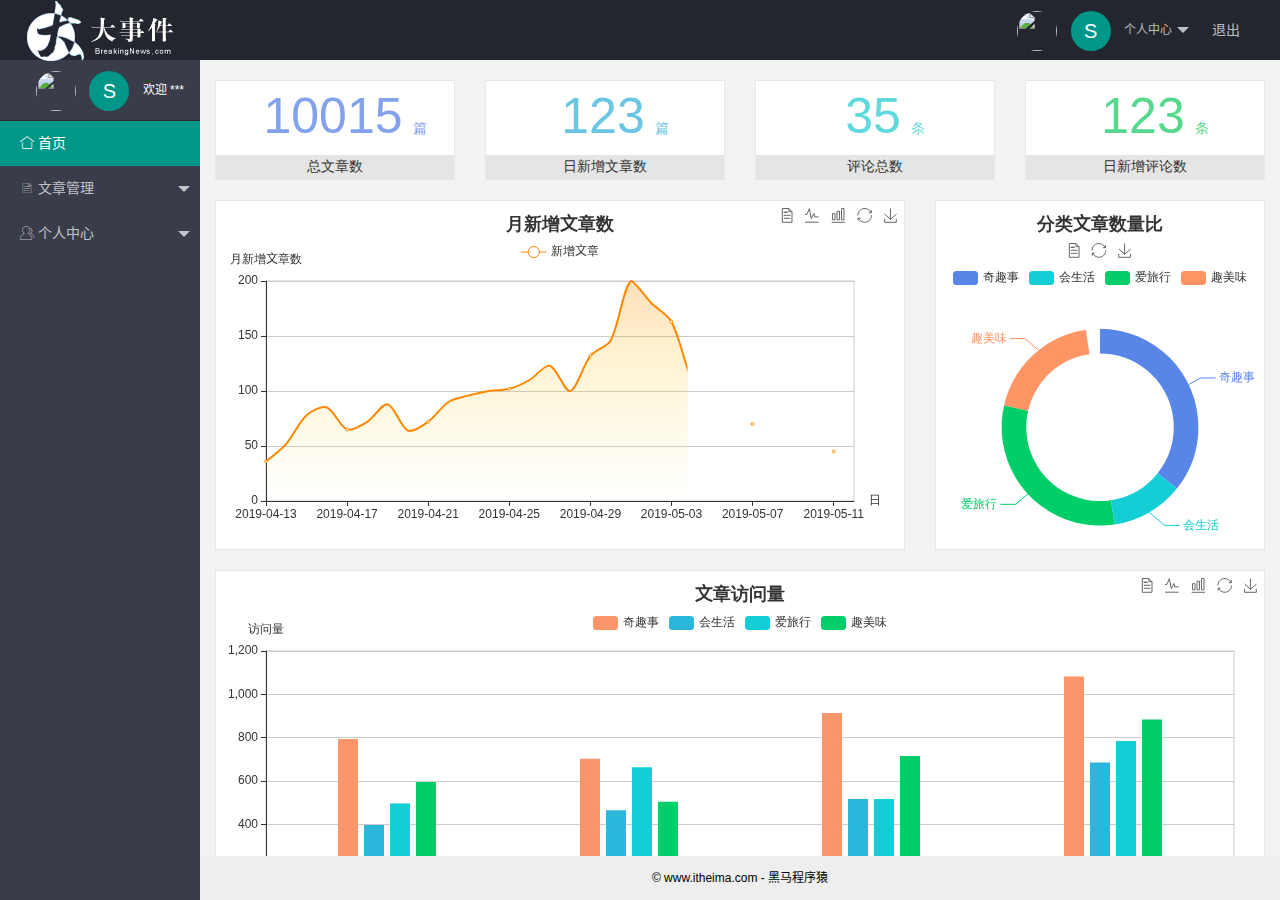
==== commit 1a638c0c: "个人中心完成" ====
--- a/index.html
+++ b/index.html
@@ -23,9 +23,9 @@
                         <span class="text-avatar">S</span> 个人中心
                     </a>
                     <dl class="layui-nav-child">
-                        <dd><a href="">基本资料</a></dd>
-                        <dd><a href="">更换头像</a></dd>
-                        <dd><a href="">重置密码</a></dd>
+                        <dd><a href="/user/user_info.html" target="fm">基本资料</a></dd>
+                        <dd><a href="/user/user_avatar.html" target="fm">更换头像</a></dd>
+                        <dd><a href="/user/user_pwd.html" target="fm">重置密码</a></dd>
                     </dl>
                 </li>
                 <li class="layui-nav-item"><a href="javascript:;" id="btnLogout">退出</a></li>
@@ -53,9 +53,9 @@
                     <li class="layui-nav-item">
                         <a href="javascript:;"><i class="layui-icon layui-icon-user"></i> 个人中心</a>
                         <dl class="layui-nav-child">
-                            <dd><a href="javascript:;"><i class="layui-icon layui-icon-app"></i>基本资料</a></dd>
-                            <dd><a href="javascript:;"><i class="layui-icon layui-icon-app"></i>更换头像</a></dd>
-                            <dd><a href="javascript:;"><i class="layui-icon layui-icon-app"></i>重置密码</a></dd>
+                            <dd><a href="/user/user_info.html" target="fm"><i class="layui-icon layui-icon-app"></i>基本资料</a></dd>
+                            <dd><a href="/user/user_avatar.html" target="fm"><i class="layui-icon layui-icon-app"></i>更换头像</a></dd>
+                            <dd><a href="/user/user_pwd.html" target="fm"><i class="layui-icon layui-icon-app"></i>重置密码</a></dd>
                         </dl>
                     </li>
                 </ul>
